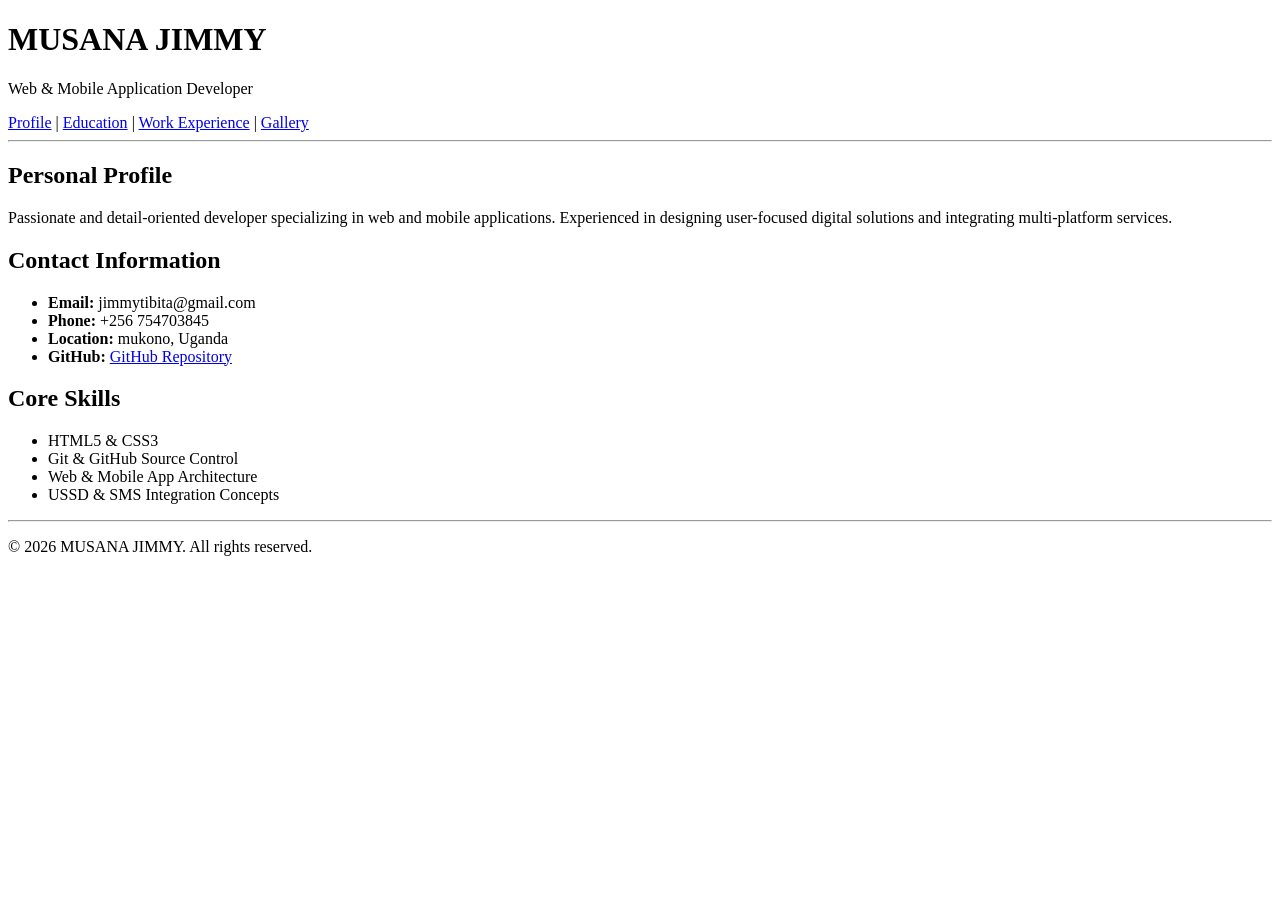
==== index.html @ 03b1bbef "Fix GitHub link" ====
<!DOCTYPE html>
<html lang="en">
<head>
    <meta charset="UTF-8">
    <title>CV - Profile</title>
</head>
<body>

    <!-- Navigation Header -->
    <header>
        <h1>MUSANA JIMMY</h1>
        <p>Web & Mobile Application Developer</p>
        <nav>
            <a href="index.html">Profile</a> | 
            <a href="education.html">Education</a> | 
            <a href="experience.html">Work Experience</a> | 
            <a href="gallery.html">Gallery</a>
        </nav>
    </header>
    <hr>

    <!-- Main Content -->
    <main>
        <section>
            <h2>Personal Profile</h2>
            <p>Passionate and detail-oriented developer specializing in web and mobile applications. Experienced in designing user-focused digital solutions and integrating multi-platform services.</p>
        </section>

        <section>
            <h2>Contact Information</h2>
            <ul>
                <li><strong>Email:</strong> jimmytibita@gmail.com</li>
                <li><strong>Phone:</strong> +256 754703845</li>
                <li><strong>Location:</strong> mukono, Uganda</li>
               <li><strong>GitHub:</strong> <a href="https://github.com/JIMMY200019/CV-WEBSITE" target="_blank">GitHub Repository</a></li>
            </ul>
        </section>

        <section>
            <h2>Core Skills</h2>
            <ul>
                <li>HTML5 & CSS3</li>
                <li>Git & GitHub Source Control</li>
                <li>Web & Mobile App Architecture</li>
                <li>USSD & SMS Integration Concepts</li>
            </ul>
        </section>
    </main>
    <hr>

    <footer>
        <p>&copy; 2026 MUSANA JIMMY. All rights reserved.</p>
    </footer>

</body>
</html>
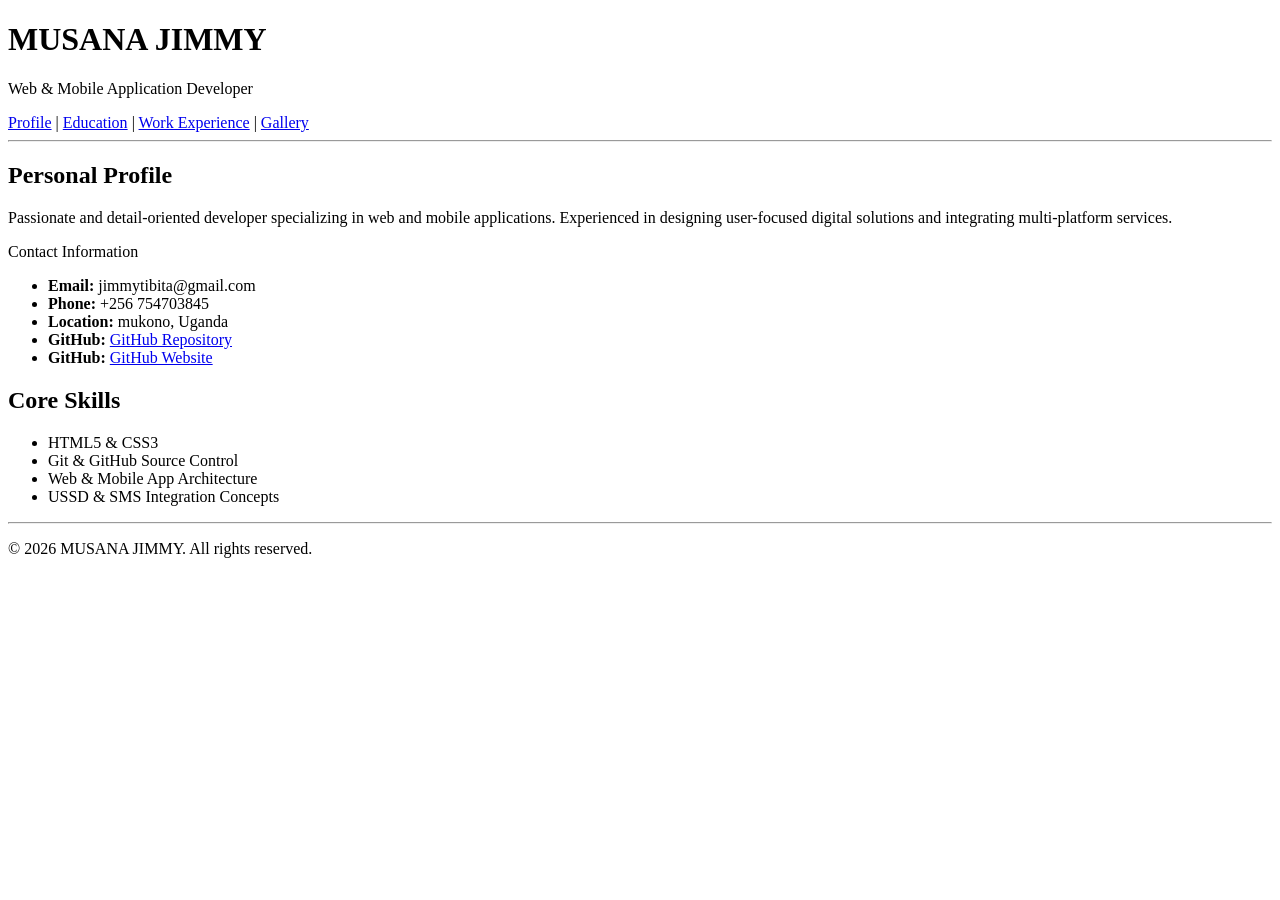
==== commit b01b5856: "Fix Github link" ====
--- a/index.html
+++ b/index.html
@@ -26,13 +26,14 @@
             <p>Passionate and detail-oriented developer specializing in web and mobile applications. Experienced in designing user-focused digital solutions and integrating multi-platform services.</p>
         </section>
 
-        <section>
+        <section
             <h2>Contact Information</h2>
             <ul>
                 <li><strong>Email:</strong> jimmytibita@gmail.com</li>
                 <li><strong>Phone:</strong> +256 754703845</li>
                 <li><strong>Location:</strong> mukono, Uganda</li>
-               <li><strong>GitHub:</strong> <a href="https://github.com/JIMMY200019/CV-WEBSITE" target="_blank">GitHub Repository</a></li>
+                 <li><strong>GitHub:</strong> <a href="https://github.com/JIMMY200019/CV-WEBSITE" target="_blank">GitHub Repository</a></li>
+                 <li><strong>GitHub:</strong> <a href="https://jimmy200019.github.io/CV-WEBSITE/">GitHub Website</a></li>
             </ul>
         </section>
 
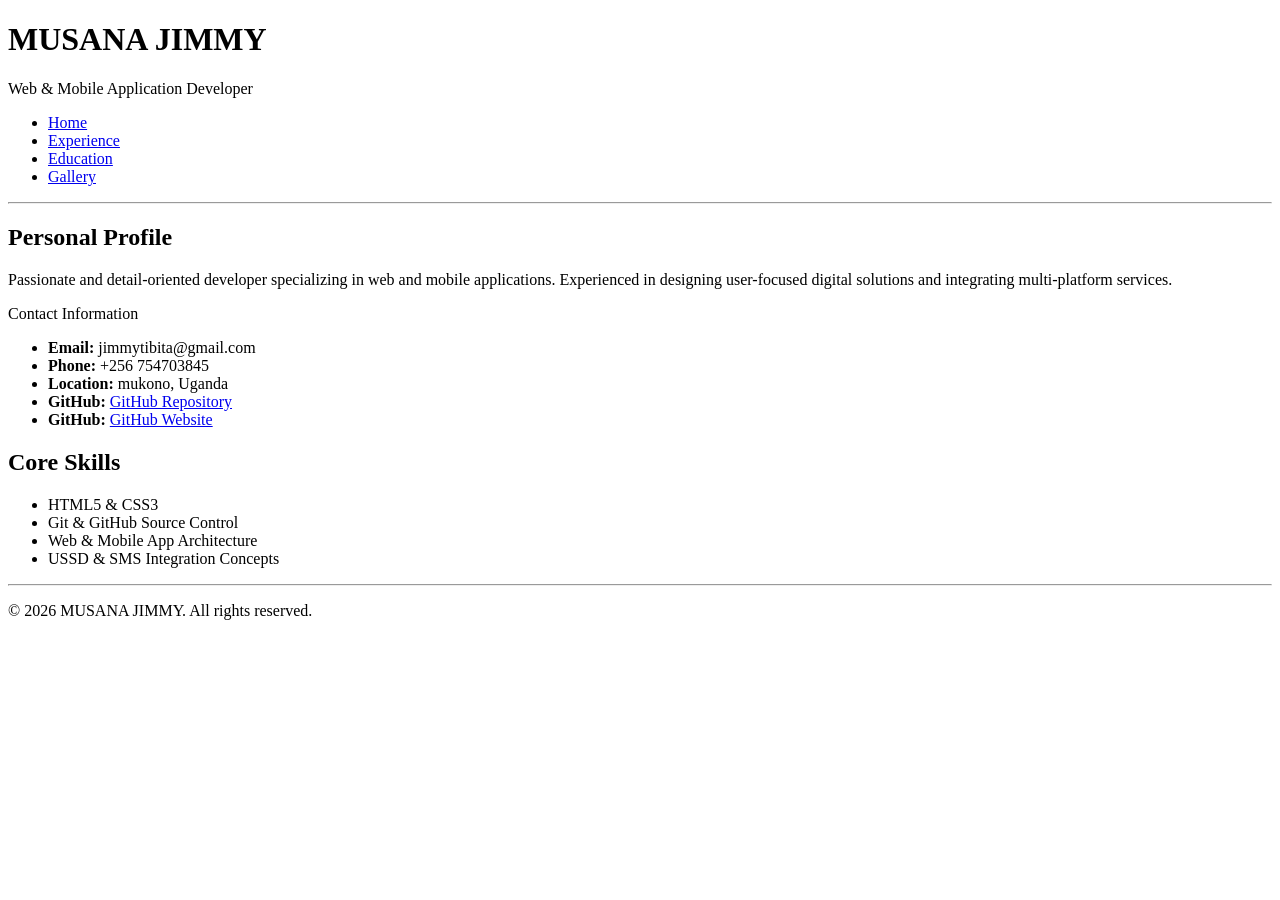
==== commit 0b17b961: "Add navigation bar to link all pages" ====
--- a/index.html
+++ b/index.html
@@ -3,6 +3,7 @@
 <head>
     <meta charset="UTF-8">
     <title>CV - Profile</title>
+    <link 
 </head>
 <body>
 
@@ -11,11 +12,13 @@
         <h1>MUSANA JIMMY</h1>
         <p>Web & Mobile Application Developer</p>
         <nav>
-            <a href="index.html">Profile</a> | 
-            <a href="education.html">Education</a> | 
-            <a href="experience.html">Work Experience</a> | 
-            <a href="gallery.html">Gallery</a>
-        </nav>
+  <ul>
+    <li><a href="index.html">Home</a></li>
+    <li><a href="Experience.html">Experience</a></li>
+    <li><a href="Education.html">Education</a></li>
+    <li><a href="Gallery.html">Gallery</a></li>
+  </ul>
+</nav>
     </header>
     <hr>
 
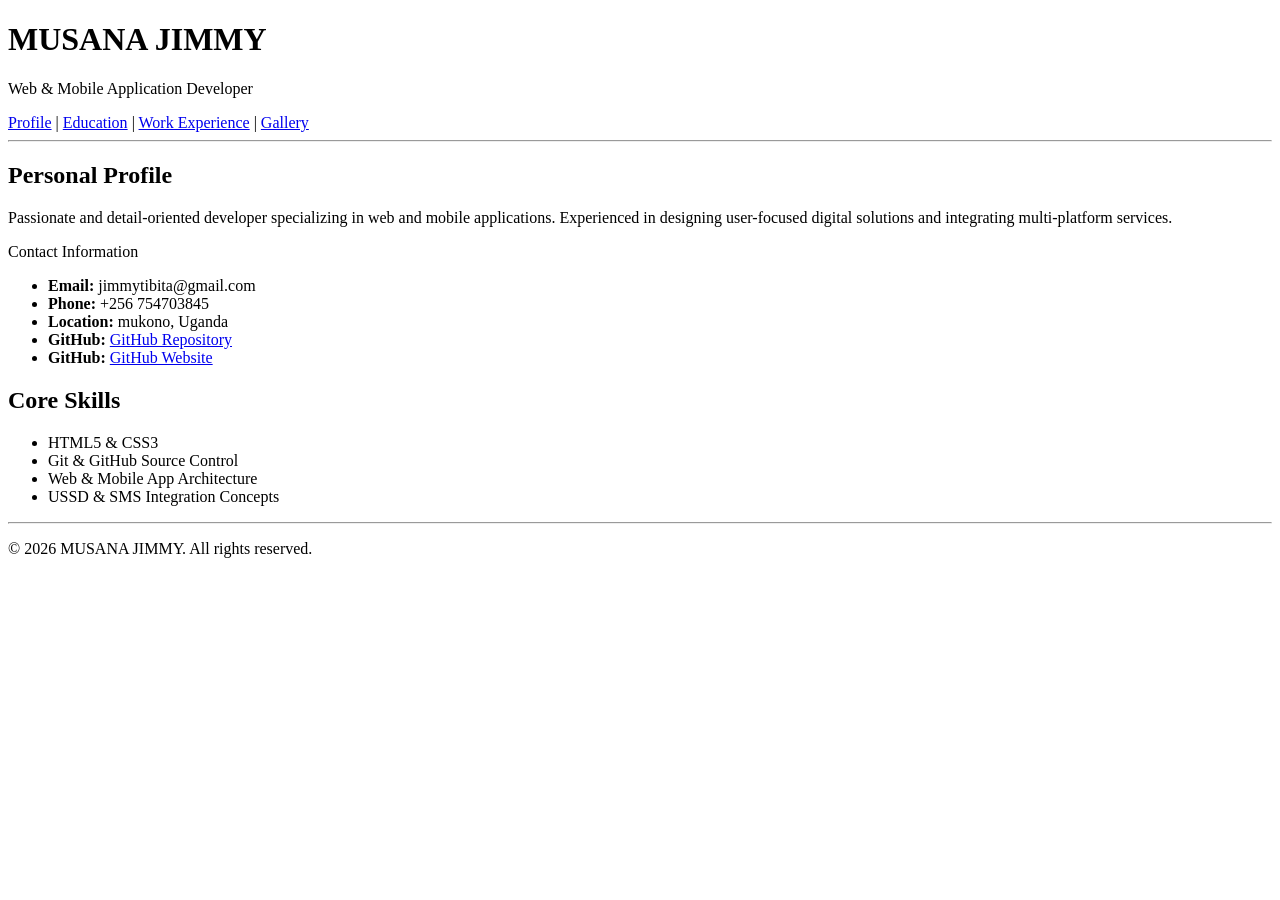
==== commit 2c712454: "Fix file link capitalization in nav" ====
--- a/index.html
+++ b/index.html
@@ -11,15 +11,12 @@
     <header>
         <h1>MUSANA JIMMY</h1>
         <p>Web & Mobile Application Developer</p>
-        <nav>
-  <ul>
-    <li><a href="index.html">Home</a></li>
-    <li><a href="Experience.html">Experience</a></li>
-    <li><a href="Education.html">Education</a></li>
-    <li><a href="Gallery.html">Gallery</a></li>
-  </ul>
+       <nav>
+  <a href="index.html">Profile</a> | 
+  <a href="Education.html">Education</a> | 
+  <a href="Experience.html">Work Experience</a> | 
+  <a href="Gallery.html">Gallery</a>
 </nav>
-    </header>
     <hr>
 
     <!-- Main Content -->
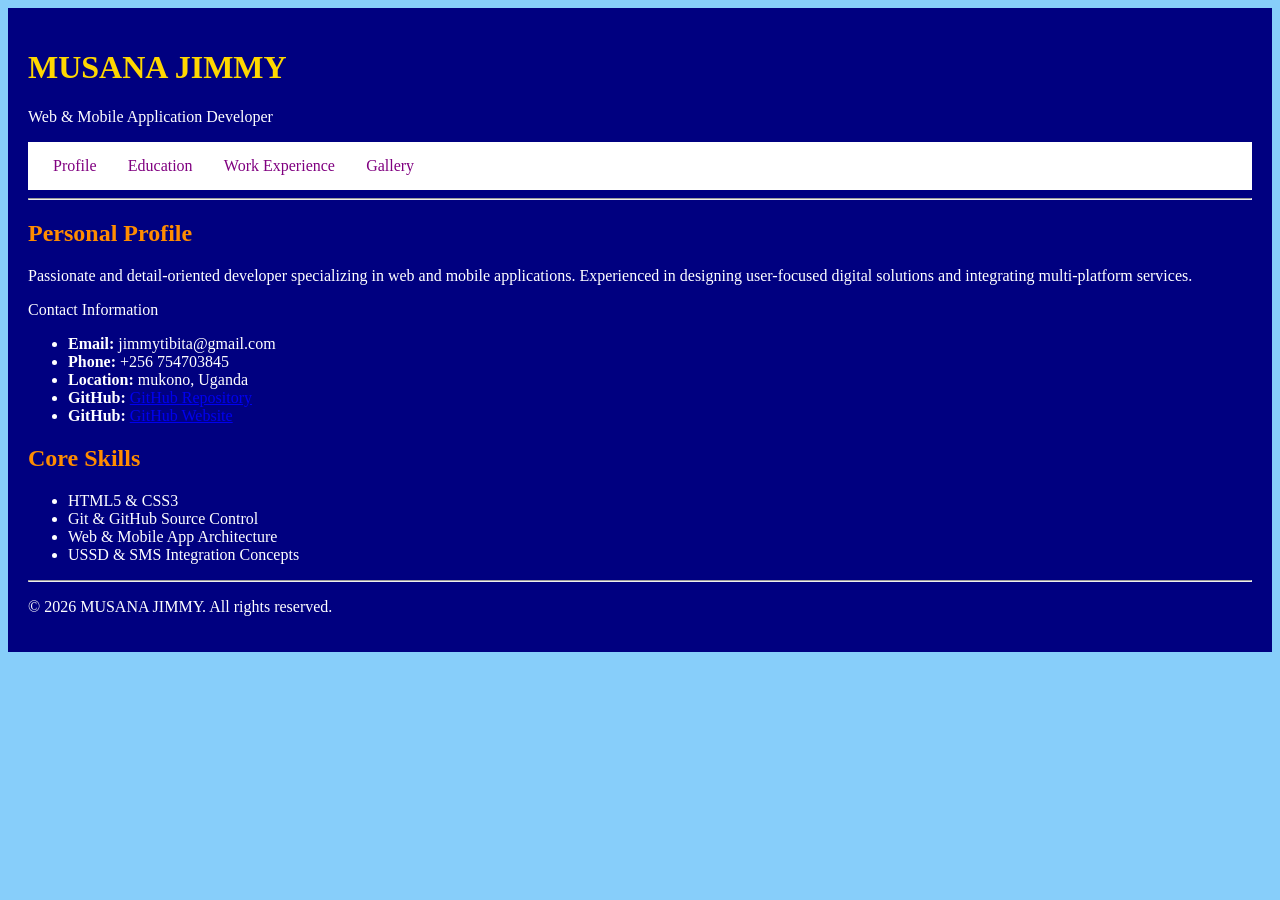
==== commit 707e7b18: "first commit" ====
--- a/index.html
+++ b/index.html
@@ -3,6 +3,37 @@
 <head>
     <meta charset="UTF-8">
     <title>CV - Profile</title>
+    <style>
+        body{
+            background-color: lightskyblue;
+        }
+
+        header {
+            background-color: navy;
+            color: white;
+            padding:20px;
+        }
+
+        h1 {
+            color: gold;
+        }
+
+        h2{
+            color: darkorange;
+        }
+
+        nav {
+            background-color: white;
+            padding: 15px;
+        }
+
+        nav a{
+            color: purple;
+            text-decoration: none;
+            margin: 10px;
+        }
+
+    </style>
     <link 
 </head>
 <body>
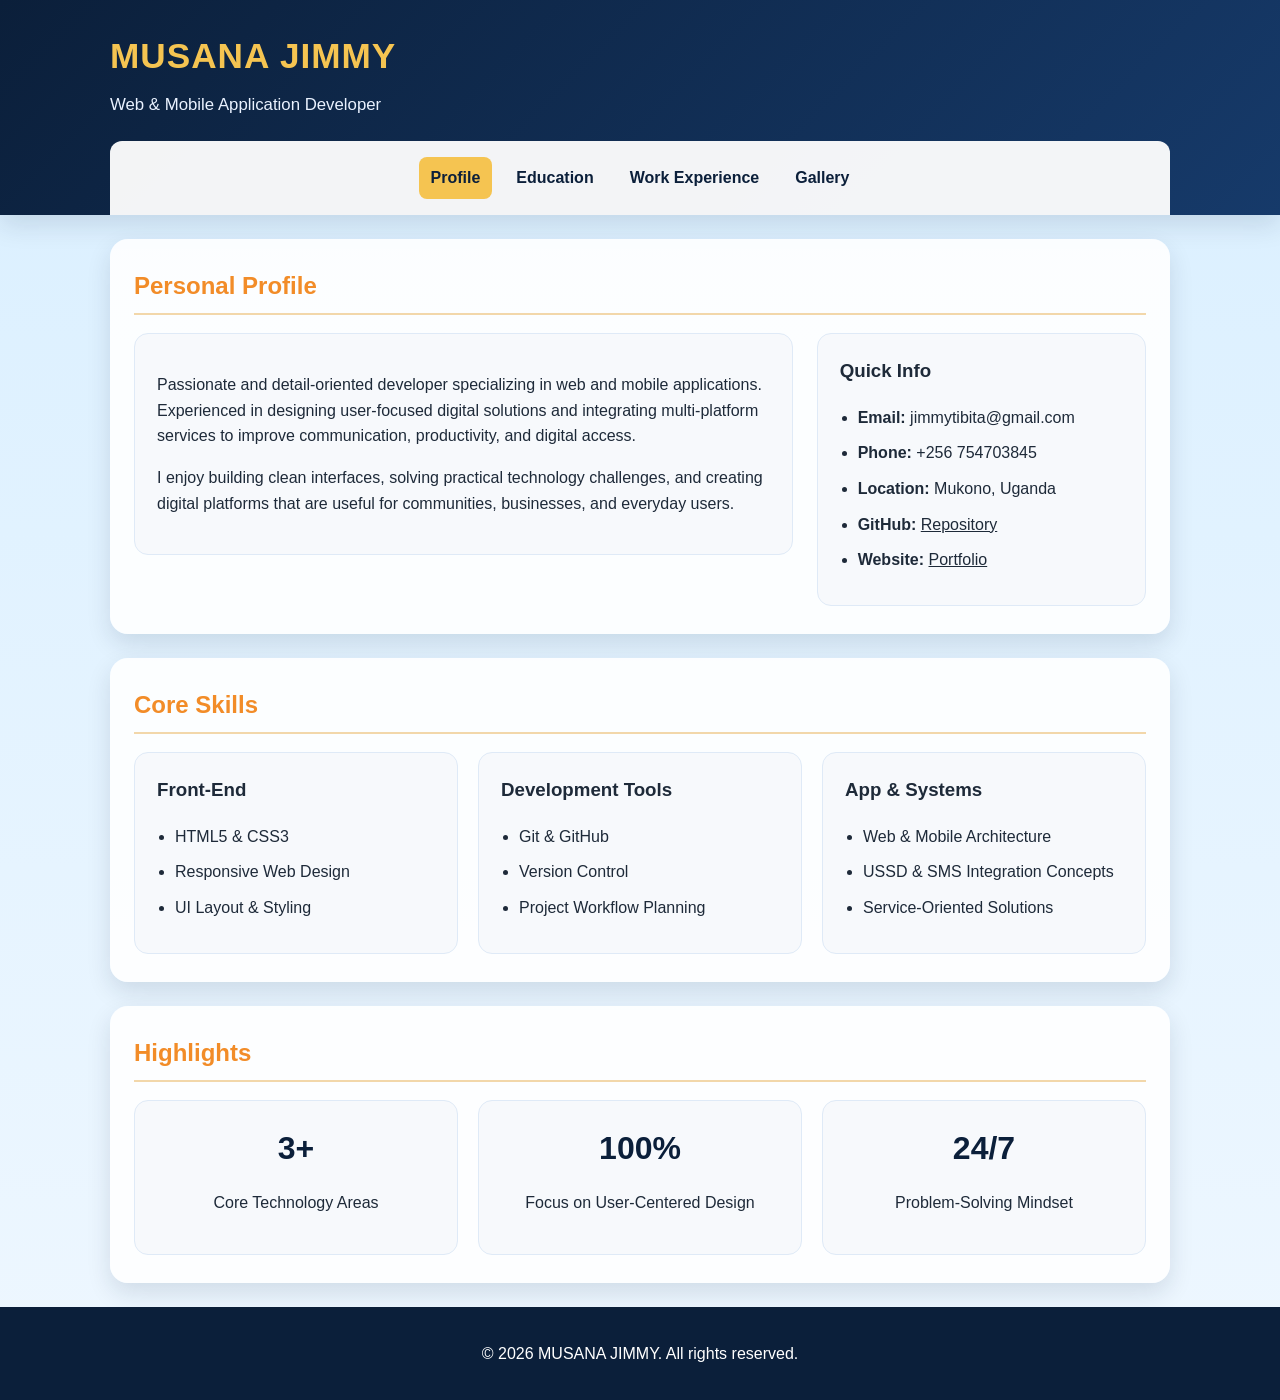
==== commit db83e696: "initial commit" ====
--- a/index.html
+++ b/index.html
@@ -2,87 +2,100 @@
 <html lang="en">
 <head>
     <meta charset="UTF-8">
+    <meta name="viewport" content="width=device-width, initial-scale=1.0">
     <title>CV - Profile</title>
-    <style>
-        body{
-            background-color: lightskyblue;
-        }
-
-        header {
-            background-color: navy;
-            color: white;
-            padding:20px;
-        }
-
-        h1 {
-            color: gold;
-        }
-
-        h2{
-            color: darkorange;
-        }
-
-        nav {
-            background-color: white;
-            padding: 15px;
-        }
-
-        nav a{
-            color: purple;
-            text-decoration: none;
-            margin: 10px;
-        }
-
-    </style>
-    <link 
+    <link rel="stylesheet" href="styles.css">
 </head>
 <body>
+    <header>
+        <div class="container">
+            <div class="header-wrap">
+                <div>
+                    <h1 class="site-title">MUSANA JIMMY</h1>
+                    <p class="subtitle">Web &amp; Mobile Application Developer</p>
+                </div>
+            </div>
+            <nav>
+                <a class="active" href="index.html">Profile</a>
+                <a href="Education.html">Education</a>
+                <a href="Experience.html">Work Experience</a>
+                <a href="Gallery.html">Gallery</a>
+            </nav>
+        </div>
+    </header>
 
-    <!-- Navigation Header -->
-    <header>
-        <h1>MUSANA JIMMY</h1>
-        <p>Web & Mobile Application Developer</p>
-       <nav>
-  <a href="index.html">Profile</a> | 
-  <a href="Education.html">Education</a> | 
-  <a href="Experience.html">Work Experience</a> | 
-  <a href="Gallery.html">Gallery</a>
-</nav>
-    <hr>
-
-    <!-- Main Content -->
-    <main>
+    <main class="container">
         <section>
             <h2>Personal Profile</h2>
-            <p>Passionate and detail-oriented developer specializing in web and mobile applications. Experienced in designing user-focused digital solutions and integrating multi-platform services.</p>
-        </section>
-
-        <section
-            <h2>Contact Information</h2>
-            <ul>
-                <li><strong>Email:</strong> jimmytibita@gmail.com</li>
-                <li><strong>Phone:</strong> +256 754703845</li>
-                <li><strong>Location:</strong> mukono, Uganda</li>
-                 <li><strong>GitHub:</strong> <a href="https://github.com/JIMMY200019/CV-WEBSITE" target="_blank">GitHub Repository</a></li>
-                 <li><strong>GitHub:</strong> <a href="https://jimmy200019.github.io/CV-WEBSITE/">GitHub Website</a></li>
-            </ul>
+            <div class="profile-grid">
+                <div class="profile-card">
+                    <p>Passionate and detail-oriented developer specializing in web and mobile applications. Experienced in designing user-focused digital solutions and integrating multi-platform services to improve communication, productivity, and digital access.</p>
+                    <p>I enjoy building clean interfaces, solving practical technology challenges, and creating digital platforms that are useful for communities, businesses, and everyday users.</p>
+                </div>
+                <div class="info-card">
+                    <h3>Quick Info</h3>
+                    <ul class="contact-list">
+                        <li><strong>Email:</strong> jimmytibita@gmail.com</li>
+                        <li><strong>Phone:</strong> +256 754703845</li>
+                        <li><strong>Location:</strong> Mukono, Uganda</li>
+                        <li><strong>GitHub:</strong> <a href="https://github.com/JIMMY200019/CV-WEBSITE" target="_blank" rel="noreferrer">Repository</a></li>
+                        <li><strong>Website:</strong> <a href="https://jimmy200019.github.io/CV-WEBSITE/" target="_blank" rel="noreferrer">Portfolio</a></li>
+                    </ul>
+                </div>
+            </div>
         </section>
 
         <section>
             <h2>Core Skills</h2>
-            <ul>
-                <li>HTML5 & CSS3</li>
-                <li>Git & GitHub Source Control</li>
-                <li>Web & Mobile App Architecture</li>
-                <li>USSD & SMS Integration Concepts</li>
-            </ul>
+            <div class="skill-grid">
+                <div class="skill-card">
+                    <h3>Front-End</h3>
+                    <ul class="skills-list">
+                        <li>HTML5 &amp; CSS3</li>
+                        <li>Responsive Web Design</li>
+                        <li>UI Layout &amp; Styling</li>
+                    </ul>
+                </div>
+                <div class="skill-card">
+                    <h3>Development Tools</h3>
+                    <ul class="skills-list">
+                        <li>Git &amp; GitHub</li>
+                        <li>Version Control</li>
+                        <li>Project Workflow Planning</li>
+                    </ul>
+                </div>
+                <div class="skill-card">
+                    <h3>App &amp; Systems</h3>
+                    <ul class="skills-list">
+                        <li>Web &amp; Mobile Architecture</li>
+                        <li>USSD &amp; SMS Integration Concepts</li>
+                        <li>Service-Oriented Solutions</li>
+                    </ul>
+                </div>
+            </div>
+        </section>
+
+        <section>
+            <h2>Highlights</h2>
+            <div class="highlight-grid">
+                <div class="highlight-card">
+                    <div class="highlight-number">3+</div>
+                    <p>Core Technology Areas</p>
+                </div>
+                <div class="highlight-card">
+                    <div class="highlight-number">100%</div>
+                    <p>Focus on User-Centered Design</p>
+                </div>
+                <div class="highlight-card">
+                    <div class="highlight-number">24/7</div>
+                    <p>Problem-Solving Mindset</p>
+                </div>
+            </div>
         </section>
     </main>
-    <hr>
 
     <footer>
         <p>&copy; 2026 MUSANA JIMMY. All rights reserved.</p>
     </footer>
-
 </body>
-</html>+</html>
--- a/styles.css
+++ b/styles.css
@@ -0,0 +1,209 @@
+* {
+    box-sizing: border-box;
+}
+
+:root {
+    --navy: #0b1f3a;
+    --navy-light: #163a6a;
+    --gold: #f5c451;
+    --orange: #f28c28;
+    --white: #ffffff;
+    --cream: #f7f9fc;
+    --text: #1e2a39;
+    --muted: #5d6876;
+    --shadow: 0 10px 25px rgba(11, 31, 58, 0.12);
+}
+
+body {
+    margin: 0;
+    font-family: Arial, Helvetica, sans-serif;
+    background: linear-gradient(180deg, #d9efff 0%, #eef7ff 100%);
+    color: var(--text);
+    line-height: 1.6;
+}
+
+a {
+    color: inherit;
+}
+
+.container {
+    max-width: 1100px;
+    margin: 0 auto;
+    padding: 0 20px;
+}
+
+header {
+    background: linear-gradient(135deg, var(--navy), var(--navy-light));
+    color: var(--white);
+    padding: 28px 0 0;
+    box-shadow: var(--shadow);
+}
+
+.header-wrap {
+    display: flex;
+    justify-content: space-between;
+    align-items: center;
+    gap: 20px;
+    flex-wrap: wrap;
+}
+
+.site-title {
+    margin: 0;
+    font-size: 2.2rem;
+    color: var(--gold);
+    letter-spacing: 1px;
+}
+
+.subtitle {
+    margin: 8px 0 0;
+    color: #eaf2ff;
+    font-size: 1.05rem;
+}
+
+nav {
+    background: rgba(255, 255, 255, 0.95);
+    border-radius: 12px 12px 0 0;
+    padding: 16px 20px;
+    margin-top: 22px;
+    width: 100%;
+    display: flex;
+    justify-content: center;
+    flex-wrap: wrap;
+    gap: 12px;
+}
+
+nav a {
+    color: var(--navy);
+    text-decoration: none;
+    font-weight: 700;
+    padding: 8px 12px;
+    border-radius: 8px;
+    transition: 0.25s ease;
+}
+
+nav a:hover,
+nav a.active {
+    background: var(--gold);
+    color: var(--navy);
+}
+
+main {
+    padding: 40px 0 60px;
+}
+
+section {
+    background: rgba(255, 255, 255, 0.9);
+    box-shadow: var(--shadow);
+    border-radius: 18px;
+    padding: 28px 24px;
+    margin: 24px auto;
+}
+
+h1, h2, h3 {
+    margin-top: 0;
+}
+
+h2 {
+    color: var(--orange);
+    border-bottom: 2px solid #f2d7aa;
+    padding-bottom: 8px;
+    margin-bottom: 18px;
+}
+
+.profile-grid {
+    display: grid;
+    grid-template-columns: 2fr 1fr;
+    gap: 24px;
+    align-items: start;
+}
+
+.profile-card,
+.info-card,
+.skill-card,
+.highlight-card,
+.education-card,
+.experience-card,
+.gallery-card {
+    background: var(--cream);
+    border: 1px solid #dfeaf7;
+    border-radius: 14px;
+    padding: 22px;
+}
+
+.contact-list,
+.skills-list,
+.education-list,
+.experience-list {
+    margin: 0;
+    padding-left: 18px;
+}
+
+.contact-list li,
+.skills-list li,
+.education-list li,
+.experience-list li {
+    margin-bottom: 10px;
+}
+
+.highlight-grid,
+.skill-grid {
+    display: grid;
+    grid-template-columns: repeat(auto-fit, minmax(220px, 1fr));
+    gap: 20px;
+}
+
+.highlight-card {
+    text-align: center;
+}
+
+.highlight-number {
+    font-size: 2rem;
+    font-weight: 700;
+    color: var(--navy);
+}
+
+.gallery-grid {
+    display: grid;
+    grid-template-columns: repeat(auto-fit, minmax(220px, 1fr));
+    gap: 20px;
+}
+
+.gallery-card img {
+    width: 100%;
+    height: 220px;
+    object-fit: cover;
+    border-radius: 12px;
+    display: block;
+    margin-bottom: 10px;
+}
+
+figure {
+    margin: 0;
+}
+
+figcaption {
+    font-weight: 600;
+    color: var(--navy);
+    text-align: center;
+}
+
+footer {
+    background: var(--navy);
+    color: var(--white);
+    text-align: center;
+    padding: 18px 0;
+}
+
+@media (max-width: 768px) {
+    .profile-grid {
+        grid-template-columns: 1fr;
+    }
+
+    .site-title {
+        font-size: 1.8rem;
+    }
+
+    nav {
+        justify-content: flex-start;
+    }
+}
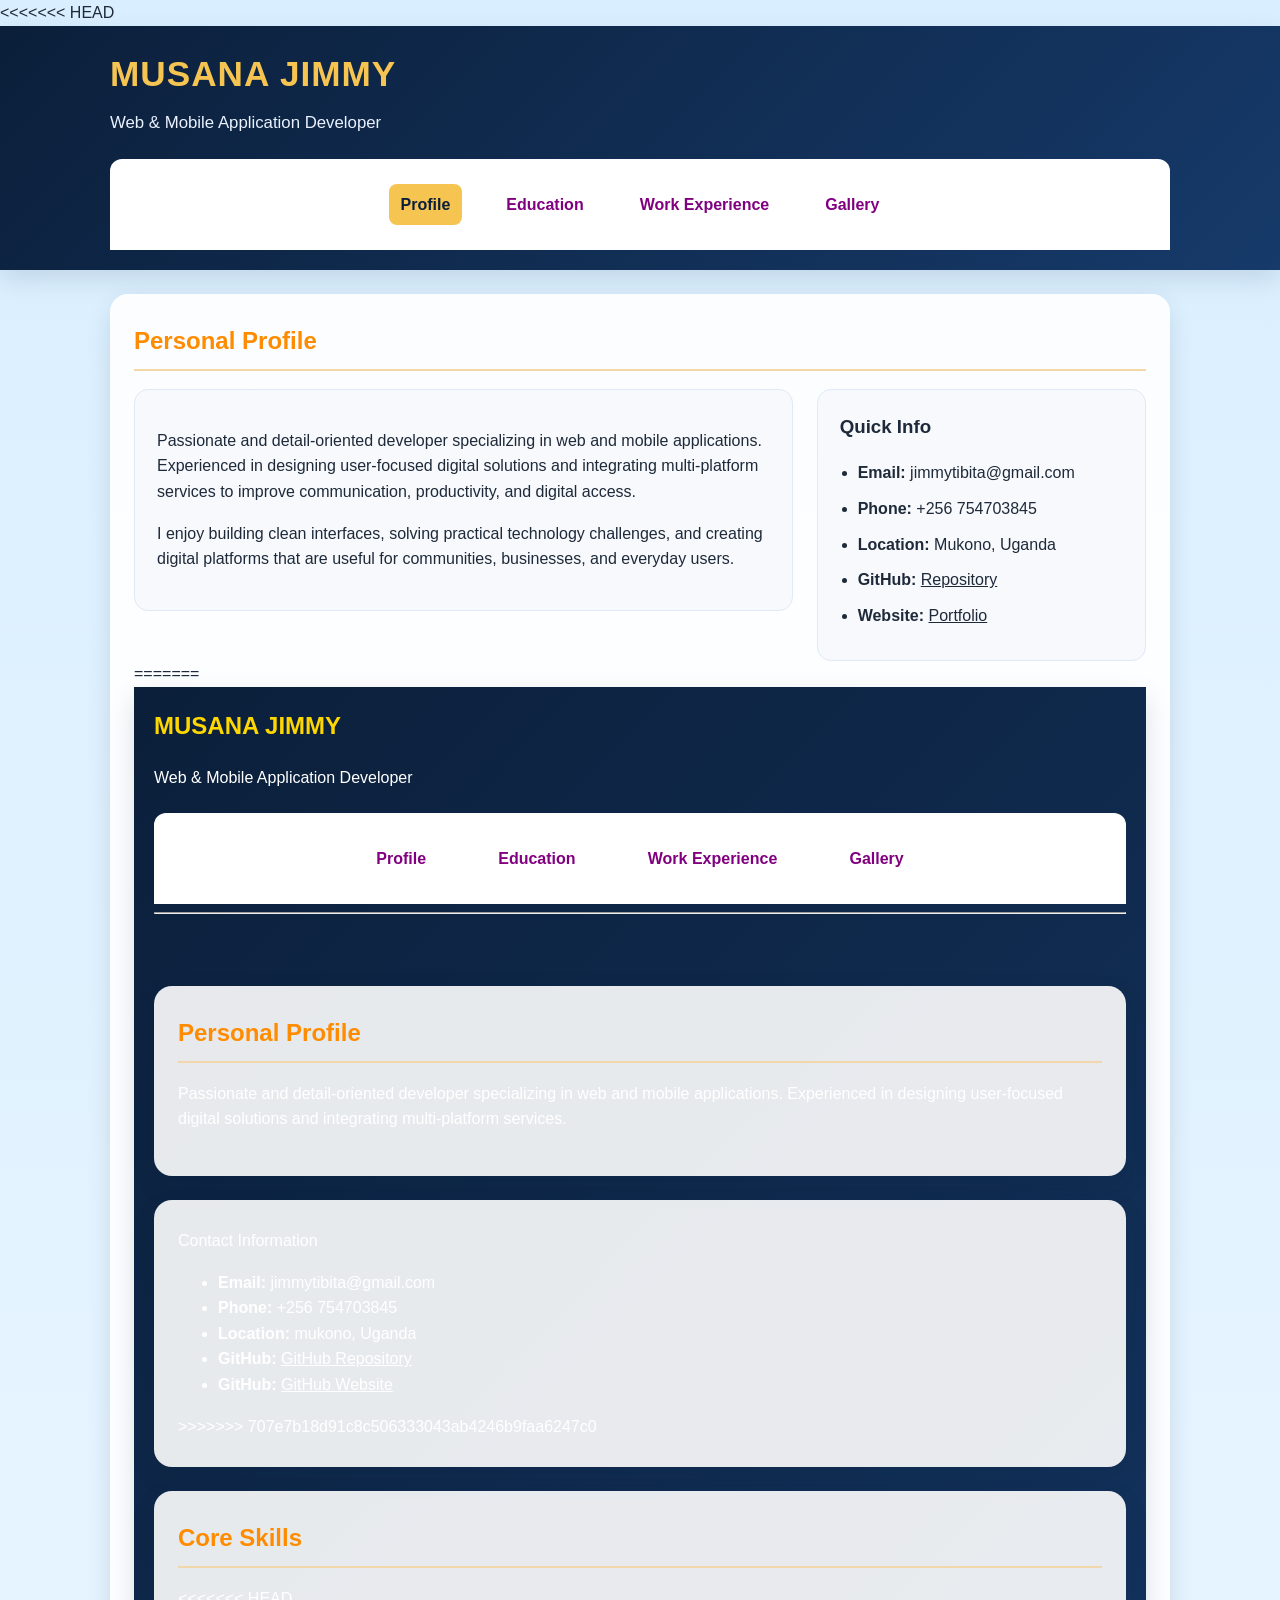
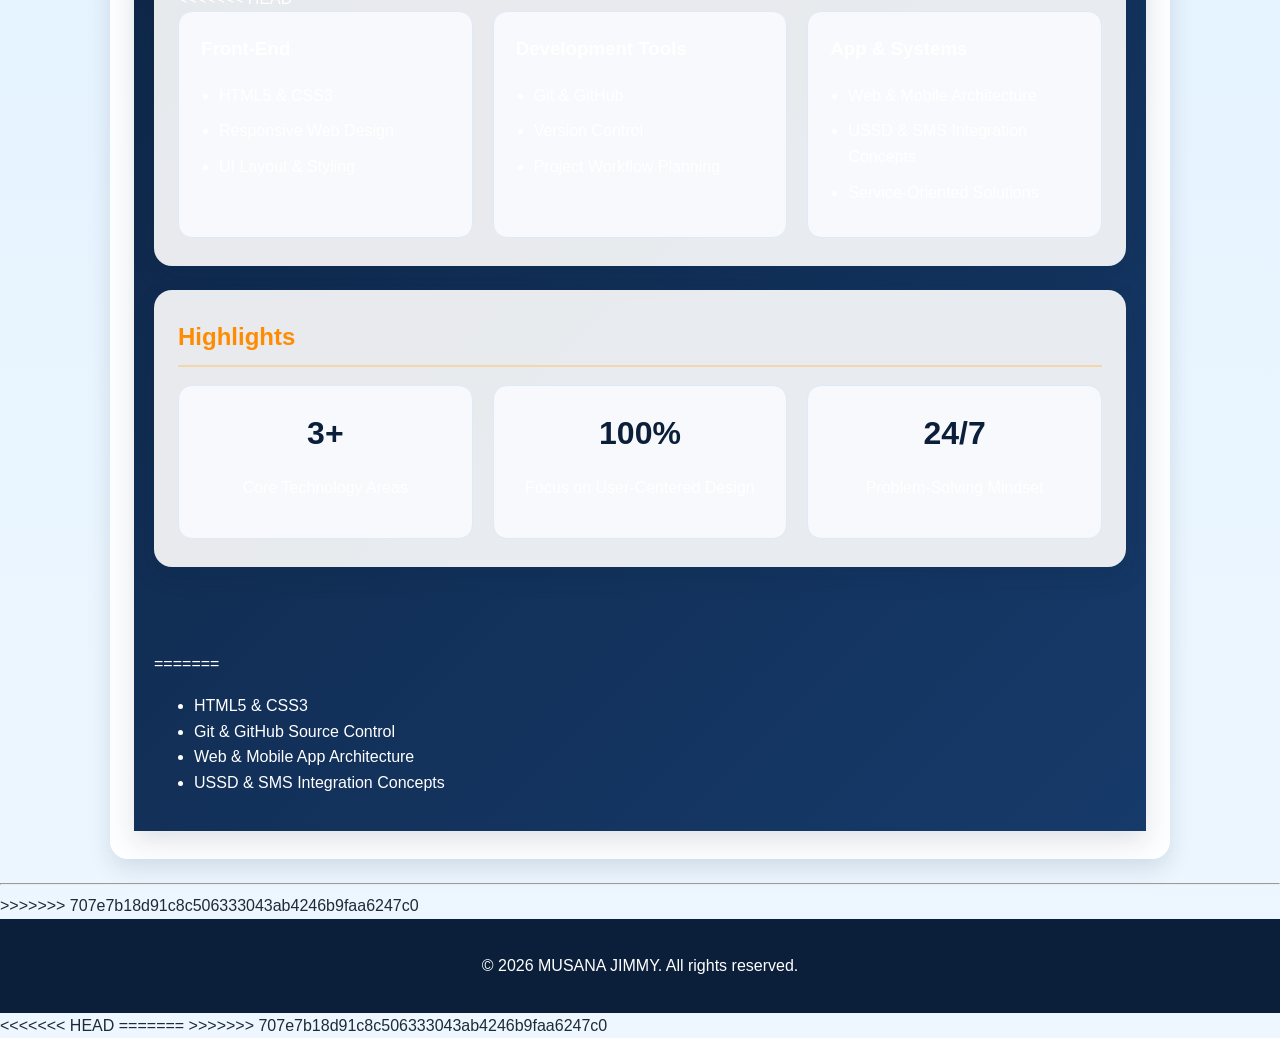
==== commit ab1800f9: "Merge remote main with allowed histories" ====
--- a/index.html
+++ b/index.html
@@ -2,6 +2,7 @@
 <html lang="en">
 <head>
     <meta charset="UTF-8">
+<<<<<<< HEAD
     <meta name="viewport" content="width=device-width, initial-scale=1.0">
     <title>CV - Profile</title>
     <link rel="stylesheet" href="styles.css">
@@ -43,10 +44,77 @@
                     </ul>
                 </div>
             </div>
+=======
+    <title>CV - Profile</title>
+    <style>
+        body{
+            background-color: lightskyblue;
+        }
+
+        header {
+            background-color: navy;
+            color: white;
+            padding:20px;
+        }
+
+        h1 {
+            color: gold;
+        }
+
+        h2{
+            color: darkorange;
+        }
+
+        nav {
+            background-color: white;
+            padding: 15px;
+        }
+
+        nav a{
+            color: purple;
+            text-decoration: none;
+            margin: 10px;
+        }
+
+    </style>
+    <link 
+</head>
+<body>
+
+    <!-- Navigation Header -->
+    <header>
+        <h1>MUSANA JIMMY</h1>
+        <p>Web & Mobile Application Developer</p>
+       <nav>
+  <a href="index.html">Profile</a> | 
+  <a href="Education.html">Education</a> | 
+  <a href="Experience.html">Work Experience</a> | 
+  <a href="Gallery.html">Gallery</a>
+</nav>
+    <hr>
+
+    <!-- Main Content -->
+    <main>
+        <section>
+            <h2>Personal Profile</h2>
+            <p>Passionate and detail-oriented developer specializing in web and mobile applications. Experienced in designing user-focused digital solutions and integrating multi-platform services.</p>
+        </section>
+
+        <section
+            <h2>Contact Information</h2>
+            <ul>
+                <li><strong>Email:</strong> jimmytibita@gmail.com</li>
+                <li><strong>Phone:</strong> +256 754703845</li>
+                <li><strong>Location:</strong> mukono, Uganda</li>
+                 <li><strong>GitHub:</strong> <a href="https://github.com/JIMMY200019/CV-WEBSITE" target="_blank">GitHub Repository</a></li>
+                 <li><strong>GitHub:</strong> <a href="https://jimmy200019.github.io/CV-WEBSITE/">GitHub Website</a></li>
+            </ul>
+>>>>>>> 707e7b18d91c8c506333043ab4246b9faa6247c0
         </section>
 
         <section>
             <h2>Core Skills</h2>
+<<<<<<< HEAD
             <div class="skill-grid">
                 <div class="skill-card">
                     <h3>Front-End</h3>
@@ -93,9 +161,26 @@
             </div>
         </section>
     </main>
+=======
+            <ul>
+                <li>HTML5 & CSS3</li>
+                <li>Git & GitHub Source Control</li>
+                <li>Web & Mobile App Architecture</li>
+                <li>USSD & SMS Integration Concepts</li>
+            </ul>
+        </section>
+    </main>
+    <hr>
+>>>>>>> 707e7b18d91c8c506333043ab4246b9faa6247c0
 
     <footer>
         <p>&copy; 2026 MUSANA JIMMY. All rights reserved.</p>
     </footer>
+<<<<<<< HEAD
 </body>
 </html>
+=======
+
+</body>
+</html>
+>>>>>>> 707e7b18d91c8c506333043ab4246b9faa6247c0
